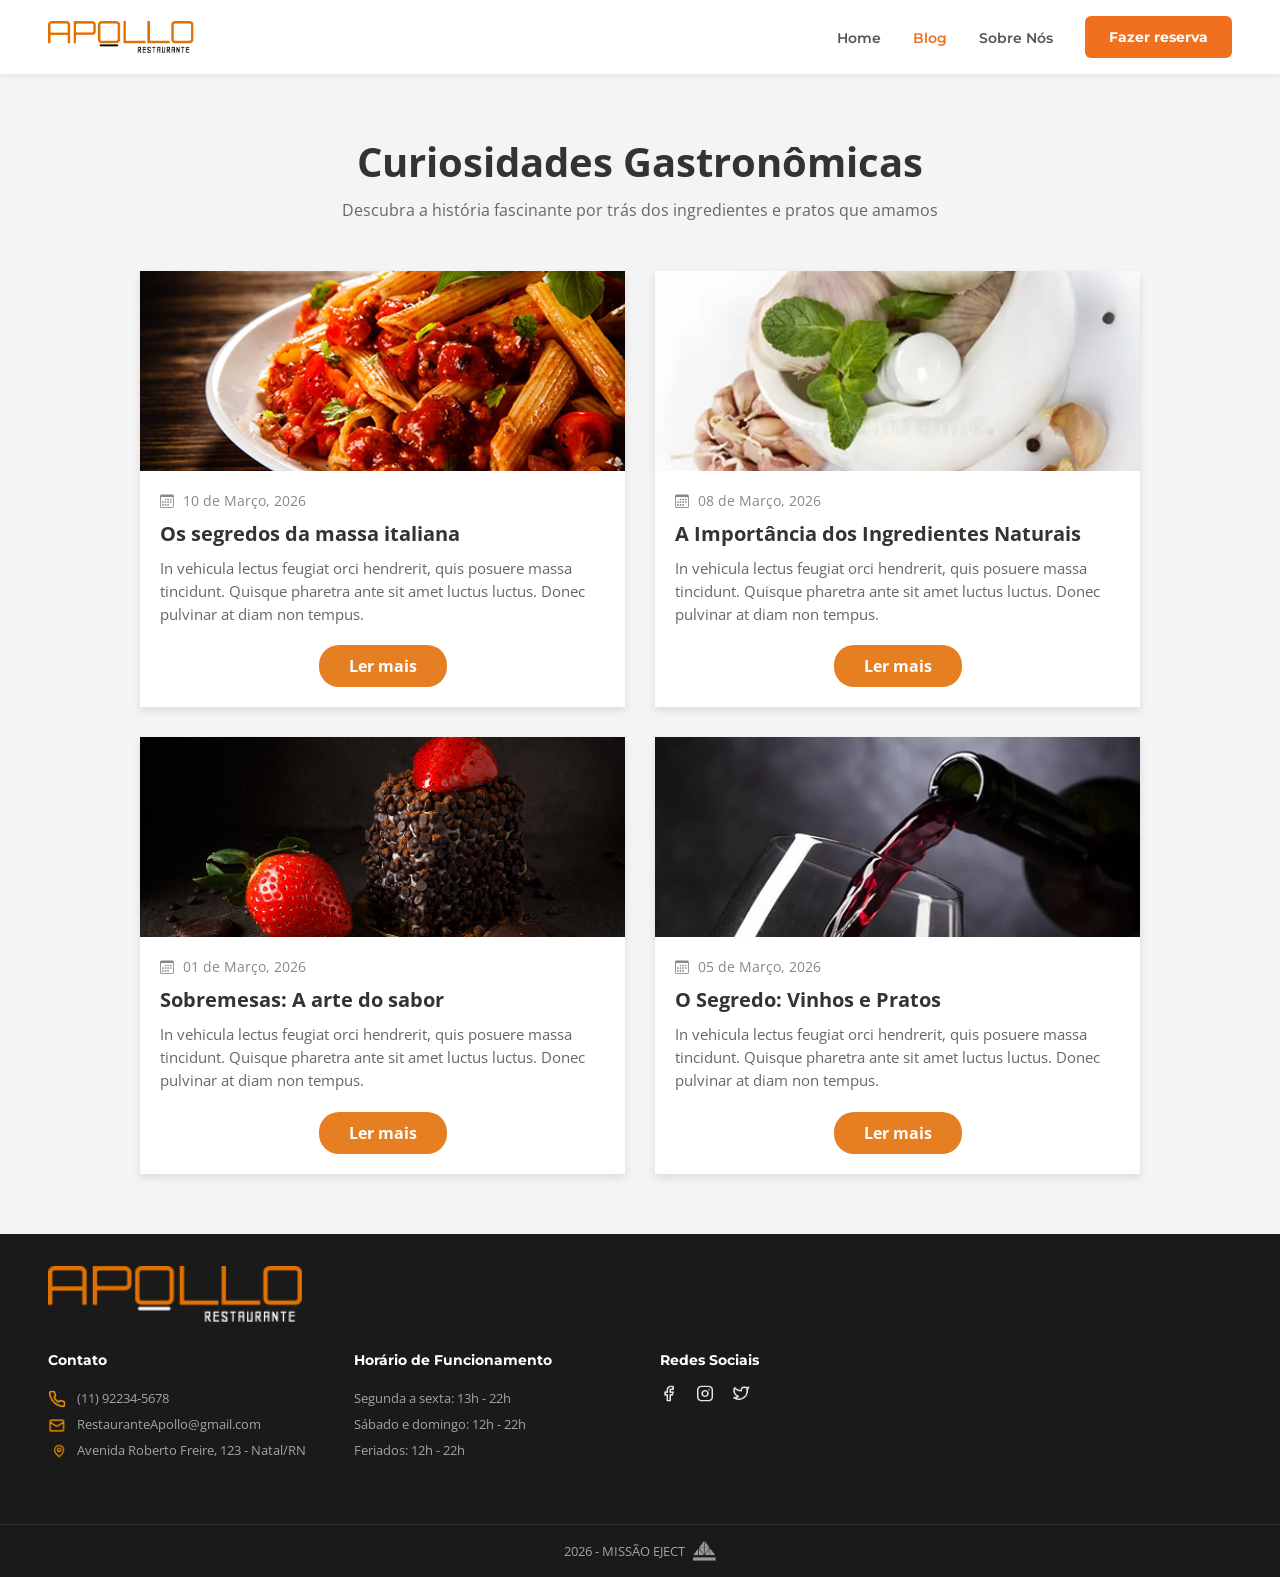
==== blog/index.html @ c6bf3ee1 "Add blog page and mobile navbar Add a full blog section and mobile navigation support. New files: bl" ====
<!DOCTYPE html>
<html lang="pt-BR">
<head>
  <meta charset="UTF-8" />
  <meta name="viewport" content="width=device-width, initial-scale=1.0"/>
  <title>Apollo Restaurante</title>
  <link href="https://fonts.googleapis.com/css2?family=Montserrat:wght@400;600;700;900&family=Open+Sans:wght@400;600&display=swap" rel="stylesheet"/>
  <link rel="stylesheet" href="/assets/css/style.css"/>
  <link rel="stylesheet" href="/assets/css/style_blog.css">
  <link rel="stylesheet" href="https://cdn.jsdelivr.net/npm/bootstrap-icons@1.11.3/font/bootstrap-icons.min.css">
</head>
<body>

  <!-- NAVBAR -->
    <nav>
        <img src="/assets/imgs/homepage/logo/apolloPreta.png" alt="Apollo Restaurante" class="nav-logo"/>
        <ul class="nav-links">
            <li><a href="/index.html">Home</a></li>
            <li><a href="/blog/index.html" class="active">Blog</a></li>
            <li><a href="#">Sobre Nós</a></li>
            <li><button class="btn-reserva-nav">Fazer reserva</button></li>
        </ul>

        <button class="menu-mobile">
            <i class="bi bi-list"></i>
        </button>   

    </nav>

    <main class="blog-section">
        <div class="blog-header">
            <h1>Curiosidades Gastronômicas</h1>
            <p>Descubra a história fascinante por trás dos ingredientes e pratos que amamos</p>
        </div>

        <div class="blog-grid">

            <article class="blog-card">
                <img src="/assets/imgs/blog/img card 1.png" alt="Prato de comida" class="card-img">
                
                <div class="card-content">
                    <span class="card-date"><i class="bi bi-calendar3"></i> 10 de Março, 2026</span>
                    
                    <h3 class="card-title">Os segredos da massa italiana</h3>
                    
                    <p class="card-excerpt">
                    In vehicula lectus feugiat orci hendrerit, quis posuere massa tincidunt. Quisque pharetra ante sit amet luctus luctus. Donec pulvinar at diam non tempus.
                    </p>
                    
                    <div class="card-action">
                        <a href="artigo.html" class="btn-ler-mais">Ler mais</a>
                    </div>
                </div>
            </article>

            <article class="blog-card">
                <img src="/assets/imgs/blog/img card 2.png" alt="Prato de comida" class="card-img">
                
                <div class="card-content">
                    <span class="card-date"><i class="bi bi-calendar3"></i> 08 de Março, 2026</span>
                    
                    <h3 class="card-title">A Importância dos Ingredientes Naturais</h3>
                    
                    <p class="card-excerpt">
                    In vehicula lectus feugiat orci hendrerit, quis posuere massa tincidunt. Quisque pharetra ante sit amet luctus luctus. Donec pulvinar at diam non tempus.
                    </p>
                    
                    <div class="card-action">
                        <a href="artigo.html" class="btn-ler-mais">Ler mais</a>
                    </div>
                </div>
            </article>

            <article class="blog-card">
                <img src="/assets/imgs/blog/img card 3.png" alt="Prato de comida" class="card-img">
                
                <div class="card-content">
                    <span class="card-date"><i class="bi bi-calendar3"></i> 01 de Março, 2026</span>
                    
                    <h3 class="card-title">Sobremesas: A arte do sabor</h3>
                    
                    <p class="card-excerpt">
                    In vehicula lectus feugiat orci hendrerit, quis posuere massa tincidunt. Quisque pharetra ante sit amet luctus luctus. Donec pulvinar at diam non tempus.
                    </p>
                    
                    <div class="card-action">
                        <a href="artigo.html" class="btn-ler-mais">Ler mais</a>
                    </div>
                </div>
            </article>

            <article class="blog-card">
                <img src="/assets/imgs/blog/img card 4.png" alt="Prato de comida" class="card-img">
                
                <div class="card-content">
                    <span class="card-date"><i class="bi bi-calendar3"></i> 05 de Março, 2026</span>
                    
                    <h3 class="card-title">O Segredo: Vinhos e Pratos</h3>
                    
                    <p class="card-excerpt">
                    In vehicula lectus feugiat orci hendrerit, quis posuere massa tincidunt. Quisque pharetra ante sit amet luctus luctus. Donec pulvinar at diam non tempus.
                    </p>
                    
                    <div class="card-action">
                        <a href="artigo.html" class="btn-ler-mais">Ler mais</a>
                    </div>
                </div>
            </article>

        </div>
    </main>




























    <!-- FOOTER -->
    <footer>
        <div class="footer-top">
            <img src="/assets/imgs/homepage/logo/apolloBranca.png" alt="Apollo Restaurante" class="footer-logo"/>
        </div>
        <div class="footer-grid">

            <div class="footer-col">
                <h4>Contato</h4>
                <p><img src="/assets/imgs/homepage/footer/telefone.png" class="footer-icon-item"/> (11) 92234-5678</p>
                <p><img src="/assets/imgs/homepage/footer/email.png" class="footer-icon-item"/> RestauranteApollo@gmail.com</p>
                <p><img src="/assets/imgs/homepage/footer/local.png" class="footer-icon-item"/> Avenida Roberto Freire, 123 - Natal/RN</p>
            </div>

            <div class="footer-col">
                <h4>Horário de Funcionamento</h4>
                <p>Segunda a sexta: 13h - 22h</p>
                <p>Sábado e domingo: 12h - 22h</p>
                <p>Feriados: 12h - 22h</p>
            </div>

            <div class="footer-col">
                <h4>Redes Sociais</h4>
                <img src="/assets/imgs/homepage/footer/redesSociais.png" alt="Redes Sociais" class="footer-icones"/>
            </div>

            <div class="footer-col">
                <iframe
                    src="https://www.google.com/maps/embed?pb=!1m18!1m12!1m3!1d3989.5!2d-35.2!3d-5.8!2m3!1f0!2f0!3f0!3m2!1i1024!2i768!4f13.1!3m3!1m2!1s0x0%3A0x0!2zNcKwNDgnMDAuMCJTIDM1wrAxMicwMC4wIlc!5e0!3m2!1spt!2sbr!4v1"
                    class="footer-mapa" allowfullscreen="" loading="lazy">
                </iframe>
            </div>

        </div>
        <div class="footer-bottom">
            2026 - MISSÃO EJECT <img src="/assets/imgs/homepage/logo/missaoEject.png" alt="Missão Eject" class="footer-bottom-logo"/>
        </div>
    </footer>




    <script src="/assets/js/interacoes.js"></script>
</body>
---- assets/css/style.css ----
/* ===== RESET & VARIÁVEIS ===== */
*, *::before, *::after {
  box-sizing: border-box;
  margin: 0;
  padding: 0;
}

:root {
  --orange: #f07020;
  --dark: #1a1a1a;
  --white: #ffffff;
  --gray-light: #f5f5f5;
  --text-muted: #555;
}

body {
  font-family: 'Open Sans', sans-serif;
  color: var(--dark);
}

/* ===== NAVBAR ===== */
nav {
  display: flex;
  align-items: center;
  justify-content: space-between;
  padding: 16px 48px;
  background: var(--white);
  position: sticky;
  top: 0;
  z-index: 100;
  box-shadow: 0 1px 6px rgba(0, 0, 0, 0.08);
}


.nav-logo {
  height: 2em;
  object-fit: contain;
}

.nav-links {
  display: flex;
  align-items: center;
  gap: 32px;
  list-style: none;
}

.nav-links a {
  text-decoration: none;
  font-family: 'Montserrat', sans-serif;
  font-weight: 600;
  font-size: 14px;
  color: var(--text-muted);
  transition: color 0.2s;
}

.nav-links a.active,
.nav-links a:hover {
  color: var(--orange);
}

.btn-reserva-nav {
  background: var(--orange);
  color: var(--white);
  border: none;
  padding: 12px 24px;
  border-radius: 6px;
  font-family: 'Montserrat', sans-serif;
  font-weight: 700;
  font-size: 14px;
  cursor: pointer;
  transition: background 0.2s, transform 0.1s;
}

.btn-reserva-nav:hover {
  background: #d96010;
  transform: translateY(-1px);
}


.menu-mobile{
  display: none;
  background: none;
  border: none;
  font-size: 2.5rem;
  color: #f07020;
  cursor: pointer;

}

.menu-mobile i {
  display: inline-block;
  transition: transform 0.8s ease-in-out, opacity 0.2s ease-in-out;
}

.menu-mobile i.bi-x-lg {
  transform: rotate(90deg);
}

.menu-mobile i.bi-list {
  transform: rotate(-180deg);
}

/* MEDIA QUERY NAVBAR */
/* telas menores que 768 pixels vao ter essa configuração de css */
@media (max-width: 768px) {
  .nav-links {
    display: none;
  }

  .menu-mobile {
    display: block;
  }

  .nav-links.active {
    display: flex;
    flex-direction: column;
    position: absolute;
    top: 100%;
    left: 0;
    width: 100%;
    background-color: #ffffff;
    text-align: center;
    box-shadow: 0 4px 6px rgba(0, 0, 0, 0.1);
    padding: 20px 0;
    gap: 20px;
  }

  .footer-mapa{
    display: none;
  }

  
}




/* ===== HERO ===== */
.hero {
  position: relative;
  height: 480px;
  display: flex;
  align-items: center;
  justify-content: center;
  text-align: center;
  overflow: hidden;
}

.hero-bg {
  position: absolute;
  inset: 0;
  background: url('../imgs/homepage/hero-bg.png') center / cover no-repeat;
  filter: brightness(0.5);
}

.hero-content {
  position: relative;
  z-index: 1;
  color: var(--white);
}

.hero-content h1 {
  font-family: 'Montserrat', sans-serif;
  font-weight: 900;
  font-size: 52px;
  line-height: 1.1;
  margin-bottom: 16px;
}

.hero-content h1 span {
  color: var(--orange);
}

.hero-content p {
  font-size: 16px;
  color: rgba(255, 255, 255, 0.85);
  margin-bottom: 32px;
}

.btn-reserva-hero {
  background: var(--orange);
  color: var(--white);
  border: none;
  padding: 14px 36px;
  border-radius: 6px;
  font-family: 'Montserrat', sans-serif;
  font-weight: 700;
  font-size: 15px;
  cursor: pointer;
  transition: background 0.2s, transform 0.15s;
}

.btn-reserva-hero:hover {
  background: #d96010;
  transform: translateY(-2px);
}

/* ===== DESTAQUES ===== */
.destaques {
  padding: 64px 48px;
  background: var(--gray-light);
  text-align: center;
}

.destaques h2 {
  font-family: 'Montserrat', sans-serif;
  font-weight: 900;
  font-size: 36px;
  margin-bottom: 40px;
}

.cards {
  display: grid;
  grid-template-columns: repeat(4, 1fr);
  gap: 24px;
  max-width: 1000px;
  margin: 0 auto;
}

.card {
  background: var(--white);
  border-radius: 10px;
  padding: 32px 20px;
  text-align: center;
  box-shadow: 0 2px 12px rgba(0, 0, 0, 0.07);
  transition: transform 0.2s, box-shadow 0.2s;
}

.card:hover {
  transform: translateY(-4px);
  box-shadow: 0 6px 20px rgba(0, 0, 0, 0.12);
}

.card-icon img {
  width: 48px;
  height: 48px;
  object-fit: contain;
}

.card h3 {
  font-family: 'Montserrat', sans-serif;
  font-weight: 700;
  font-size: 15px;
  margin-bottom: 8px;
}

.card p {
  font-size: 13px;
  color: var(--text-muted);
  line-height: 1.5;
}

/* ===== BANNER CTA ===== */
.banner-cta {
background: url('../imgs/homepage/banner/bg.png') center / cover no-repeat;
  display: flex;
  align-items: center;
  justify-content: space-between;
  padding: 64px 80px;
  gap: 48px;
  overflow: hidden;
}

.banner-texto {
  flex: 1;
  color: var(--white);
}

.banner-texto h2 {
  font-family: 'Montserrat', sans-serif;
  font-weight: 900;
  font-size: 36px;
  margin-bottom: 16px;
}

.banner-texto p {
  font-size: 15px;
  line-height: 1.6;
  margin-bottom: 28px;
  opacity: 0.9;
}

.btn-banner {
  background: #2a1a0a;
  color: #c8860a;
  border: 2px solid #c8860a;
  padding: 14px 24px;
  border-radius: 4px;
  font-family: 'Montserrat', sans-serif;
  font-weight: 700;
  font-size: 13px;
  letter-spacing: 1px;
  cursor: pointer;
  margin-top: 12px;
  margin-bottom: 16px;
  display: block;
  width: 100%;
  transition: background 0.2s;
}

.btn-banner:hover {
  background: #3a2a1a;
}

.banner-estrelas {
  text-align: center;
}

.estrelas-img {
  height: 20px;
  width: 77px;
  object-fit: contain;
}

.banner-fotos {
  position: relative;
  width: 340px;
  height: 220px;
  flex-shrink: 0;
}

.banner-fotos img {
  object-fit: cover;
  border-radius: 10px;
  position: absolute;
  box-shadow: 0 8px 24px rgba(0, 0, 0, 0.25);
}

.foto-atras {
  width: 190px;
  height: 220px;
  top: 0;
  left: 0;
  z-index: 1;
}

.foto-meio {
  width: 140px;
  height: 105px;
  top: 0;
  right: 0;
  z-index: 1;
}

.foto-frente {
  width: 140px;
  height: 105px;
  bottom: 0;
  right: 0;
  z-index: 1;
}

/* ===== NOSSO ESPAÇO ===== */
.espaco {
  padding: 64px 0;
  text-align: center;
  background: var(--white);
}

.espaco h2 {
  font-family: 'Montserrat', sans-serif;
  font-weight: 900;
  font-size: 36px;
  margin-bottom: 32px;
}

.espaco-slider {
  position: relative;
  display: flex;
  align-items: center;
  width: 100%;
}

.espaco-slider img {
  width: 100%;
  max-height: 420px;
  object-fit: cover;
}

.slider-btn {
  position: absolute;
  top: 50%;
  transform: translateY(-50%);
  background: rgba(0, 0, 0, 0.4);
  color: var(--white);
  border: none;
  width: 44px;
  height: 44px;
  border-radius: 50%;
  font-size: 18px;
  cursor: pointer;
  z-index: 1;
  transition: background 0.2s;
}

.slider-btn:hover {
  background: var(--orange);
}

.slider-btn.prev {
  left: 12px;
}

.slider-btn.next {
  right: 12px;
}

.espaco-dots {
  margin-top: 20px;
  display: flex;
  justify-content: center;
  gap: 8px;
}

.dot {
  width: 10px;
  height: 10px;
  border-radius: 50%;
  background: #ccc;
  display: inline-block;
  cursor: pointer;
}

.dot.ativo {
  background: var(--orange);
}

/* ===== FOOTER ===== */
footer {
  background: var(--dark);
  color: rgba(255, 255, 255, 0.6);
  padding: 0;
}

.footer-top {
  padding: 32px 48px 0;
}

.footer-logo {
  height: 56px;
  object-fit: contain;
}

.footer-grid {
  display: grid;
  grid-template-columns: repeat(4, 1fr);
  gap: 40px;
  padding: 24px 48px 48px;
}

.footer-col h4 {
  font-family: 'Montserrat', sans-serif;
  font-weight: 700;
  font-size: 14px;
  color: var(--white);
  margin-bottom: 16px;
}

.footer-col p {
  font-size: 13px;
  line-height: 2;
}

.footer-icon-item {
  width: 18px;
  height: 18px;
  object-fit: contain;
  vertical-align: middle;
  margin-right: 8px;
}

.footer-icones {
  width: 90px;
  object-fit: contain;
  display: block;
  filter: brightness(0) invert(1) sepia(0) saturate(0) brightness(0.9);
}

.footer-mapa {
  width: 100%;
  height: 120px;
  border: none;
  border-radius: 8px;
}

.footer-bottom {
  border-top: 1px solid rgba(255, 255, 255, 0.1);
  text-align: center;
  padding: 16px;
  font-size: 13px;
  display: flex;
  align-items: center;
  justify-content: center;
  gap: 8px;
}

.footer-bottom-logo {
  height: 20px;
  object-fit: contain;
  filter: brightness(0) invert(0.6);
}

/* MEDIA QUERY FOOTER */
/* telas menores que 768 pixels vao ter essa configuração de css */
@media (max-width: 768px) {
  .nav-links {
    display: none;
  }

  .menu-mobile {
    display: block;
  }

  .nav-links.active {
    display: flex;
    flex-direction: column;
    position: absolute;
    top: 100%;
    left: 0;
    width: 100%;
    background-color: #ffffff;
    text-align: center;
    box-shadow: 0 4px 6px rgba(0, 0, 0, 0.1);
    padding: 20px 0;
    gap: 20px;
  }

  .footer-mapa{
    display: none;
  }

  .footer-grid{
    display: flex;
    flex-direction: column;
  }
  
}
---- assets/css/style_blog.css ----
/* --- Cabeçalho do Blog --- */
.blog-section {
  padding: 60px 20px;
  background-color: #f4f4f4; /* Fundo cinza claro do mockup */
  text-align: center;
}

.blog-header h1 {
  color: #333;
  font-size: 2.5rem;
  margin-bottom: 10px;
}

.blog-header p {
  color: #666;
  margin-bottom: 50px;
}

/* --- Sistema de Grid para os Cards --- */
.blog-grid {
  display: grid;
  grid-template-columns: repeat(2, 1fr); /* 2 colunas no Desktop */
  gap: 30px; /* Espaço entre os cards */
  max-width: 1000px; /* Limita a largura para não esticar muito em telas gigantes */
  margin: 0 auto; /* Centraliza o grid na tela */
}

/* --- Estilo de cada Card --- */
.blog-card {
  background-color: #ffffff;
  border-radius: 0px; /* Bordas levemente arredondadas */
  overflow: hidden; /* Garante que a imagem não vaze as bordas */
  box-shadow: 0 4px 8px rgba(0, 0, 0, 0.1); /* Sombra suave */
  text-align: left;
  display: flex;
  flex-direction: column;
}

.card-img {
  width: 100%;
  height: 200px;
  object-fit: cover; /* Mantém a proporção da imagem sem achatar */
}

.card-content {
  padding: 20px;
  display: flex;
  flex-direction: column;
  flex-grow: 1; /* Faz o conteúdo preencher o espaço restante */
}

.card-date {
  font-size: 0.85rem;
  color: #888;
  margin-bottom: 10px;
}

.card-date i {
  margin-right: 5px;
}

.card-title {
  color: #333;
  font-size: 1.25rem;
  margin-bottom: 10px;
}

.card-excerpt {
  color: #666;
  font-size: 0.95rem;
  line-height: 1.5;
  margin-bottom: 20px;
  flex-grow: 1; /* Empurra o botão pro fundo se o texto for curto */
}

/* --- Botão Ler Mais --- */
.card-action {
  text-align: center;
}

.btn-ler-mais {
  display: inline-block;
  background-color: #e67e22; /* Laranja Apollo */
  color: #ffffff;
  padding: 10px 30px;
  border-radius: 20px; /* Bordas bem arredondadas no botão */
  text-decoration: none;
  font-weight: bold;
  transition: background-color 0.3s ease;
}

.btn-ler-mais:hover {
  background-color: #000000; /* Laranja mais escuro ao passar o mouse */
}

/* --- Responsividade (Mobile) --- */
@media (max-width: 768px) {
  .blog-grid {
    grid-template-columns: 1fr; /* Muda para 1 coluna no celular */
  }
}
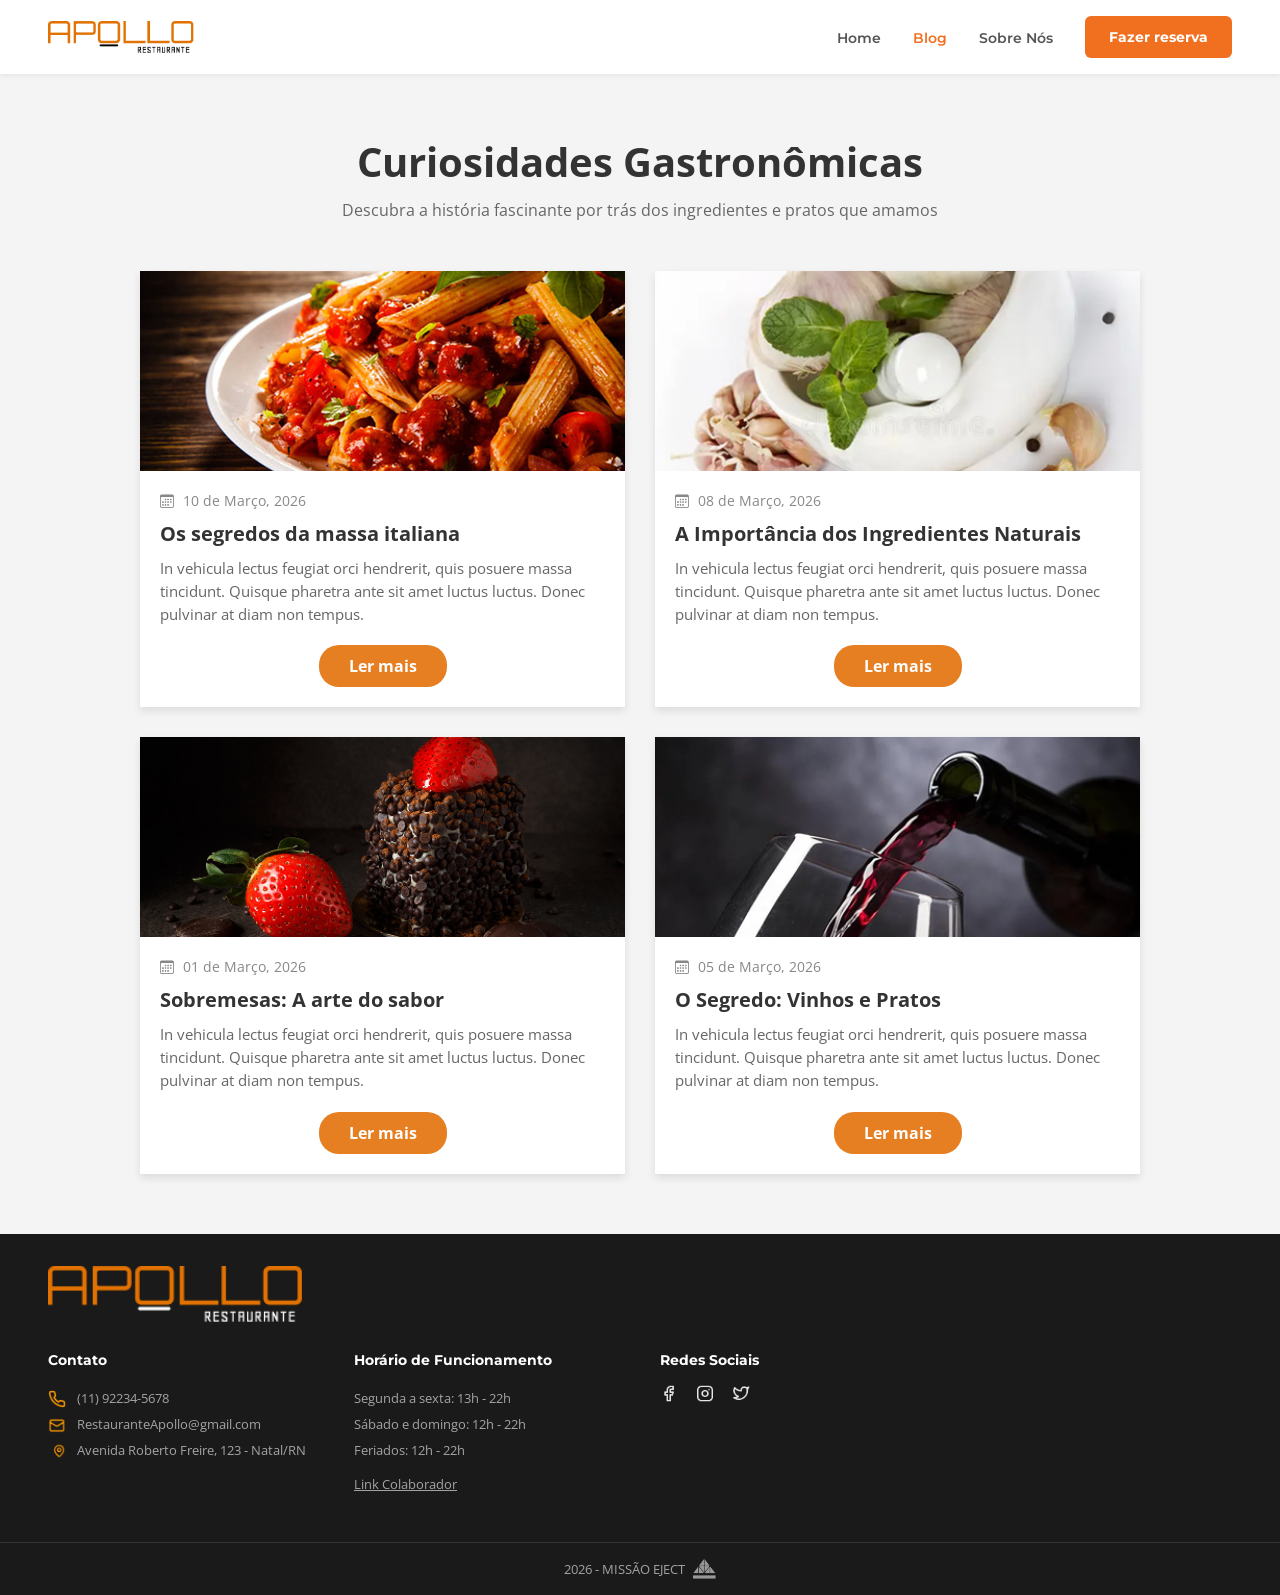
==== commit aeff9b9d: "Add article page, styles, images, and link fixes Add new article page (artigo/artigo.html) with mark" ====
--- a/blog/index.html
+++ b/blog/index.html
@@ -48,7 +48,7 @@
                     </p>
                     
                     <div class="card-action">
-                        <a href="artigo.html" class="btn-ler-mais">Ler mais</a>
+                        <a href="/artigo/artigo.html" class="btn-ler-mais">Ler mais</a>
                     </div>
                 </div>
             </article>
@@ -66,7 +66,7 @@
                     </p>
                     
                     <div class="card-action">
-                        <a href="artigo.html" class="btn-ler-mais">Ler mais</a>
+                        <a href="/artigo/artigo.html" class="btn-ler-mais">Ler mais</a>
                     </div>
                 </div>
             </article>
@@ -84,7 +84,7 @@
                     </p>
                     
                     <div class="card-action">
-                        <a href="artigo.html" class="btn-ler-mais">Ler mais</a>
+                        <a href="/artigo/artigo.html" class="btn-ler-mais">Ler mais</a>
                     </div>
                 </div>
             </article>
@@ -102,7 +102,7 @@
                     </p>
                     
                     <div class="card-action">
-                        <a href="artigo.html" class="btn-ler-mais">Ler mais</a>
+                        <a href="/artigo/artigo.html" class="btn-ler-mais">Ler mais</a>
                     </div>
                 </div>
             </article>
@@ -156,6 +156,7 @@
                 <p>Segunda a sexta: 13h - 22h</p>
                 <p>Sábado e domingo: 12h - 22h</p>
                 <p>Feriados: 12h - 22h</p>
+                <a href="#" class="footer-link">Link Colaborador</a>
             </div>
 
             <div class="footer-col">
--- a/assets/css/style.css
+++ b/assets/css/style.css
@@ -432,6 +432,14 @@
   padding: 0;
 }
 
+.footer-link {
+  display: inline-block;
+  margin-top: 12px;
+  color: rgba(255, 255, 255, 0.6);
+  font-size: 13px;
+  transition: color 0.2s;
+}
+
 .footer-top {
   padding: 32px 48px 0;
 }
--- a/assets/css/style_blog.css
+++ b/assets/css/style_blog.css
@@ -1,7 +1,7 @@
-/* --- Cabeçalho do Blog --- */
+/* Cabeçalho do Blog */
 .blog-section {
   padding: 60px 20px;
-  background-color: #f4f4f4; /* Fundo cinza claro do mockup */
+  background-color: #f4f4f4;
   text-align: center;
 }
 
@@ -16,21 +16,21 @@
   margin-bottom: 50px;
 }
 
-/* --- Sistema de Grid para os Cards --- */
+/* Sistema de Grid para os Cards */
 .blog-grid {
   display: grid;
-  grid-template-columns: repeat(2, 1fr); /* 2 colunas no Desktop */
-  gap: 30px; /* Espaço entre os cards */
-  max-width: 1000px; /* Limita a largura para não esticar muito em telas gigantes */
-  margin: 0 auto; /* Centraliza o grid na tela */
+  grid-template-columns: repeat(2, 1fr); 
+  gap: 30px; 
+  max-width: 1000px; 
+  margin: 0 auto; 
 }
 
-/* --- Estilo de cada Card --- */
+/* estilo de cada Card */
 .blog-card {
   background-color: #ffffff;
-  border-radius: 0px; /* Bordas levemente arredondadas */
-  overflow: hidden; /* Garante que a imagem não vaze as bordas */
-  box-shadow: 0 4px 8px rgba(0, 0, 0, 0.1); /* Sombra suave */
+  border-radius: 0px; 
+  overflow: hidden; 
+  box-shadow: 0 4px 8px rgba(0, 0, 0, 0.1);
   text-align: left;
   display: flex;
   flex-direction: column;
@@ -39,14 +39,14 @@
 .card-img {
   width: 100%;
   height: 200px;
-  object-fit: cover; /* Mantém a proporção da imagem sem achatar */
+  object-fit: cover;
 }
 
 .card-content {
   padding: 20px;
   display: flex;
   flex-direction: column;
-  flex-grow: 1; /* Faz o conteúdo preencher o espaço restante */
+  flex-grow: 1; 
 }
 
 .card-date {
@@ -70,7 +70,7 @@
   font-size: 0.95rem;
   line-height: 1.5;
   margin-bottom: 20px;
-  flex-grow: 1; /* Empurra o botão pro fundo se o texto for curto */
+  flex-grow: 1;
 }
 
 /* --- Botão Ler Mais --- */
@@ -80,22 +80,22 @@
 
 .btn-ler-mais {
   display: inline-block;
-  background-color: #e67e22; /* Laranja Apollo */
+  background-color: #e67e22;
   color: #ffffff;
   padding: 10px 30px;
-  border-radius: 20px; /* Bordas bem arredondadas no botão */
+  border-radius: 20px;
   text-decoration: none;
   font-weight: bold;
   transition: background-color 0.3s ease;
 }
 
 .btn-ler-mais:hover {
-  background-color: #000000; /* Laranja mais escuro ao passar o mouse */
+  background-color: #000000;
 }
 
 /* --- Responsividade (Mobile) --- */
 @media (max-width: 768px) {
   .blog-grid {
-    grid-template-columns: 1fr; /* Muda para 1 coluna no celular */
+    grid-template-columns: 1fr;
   }
 }
